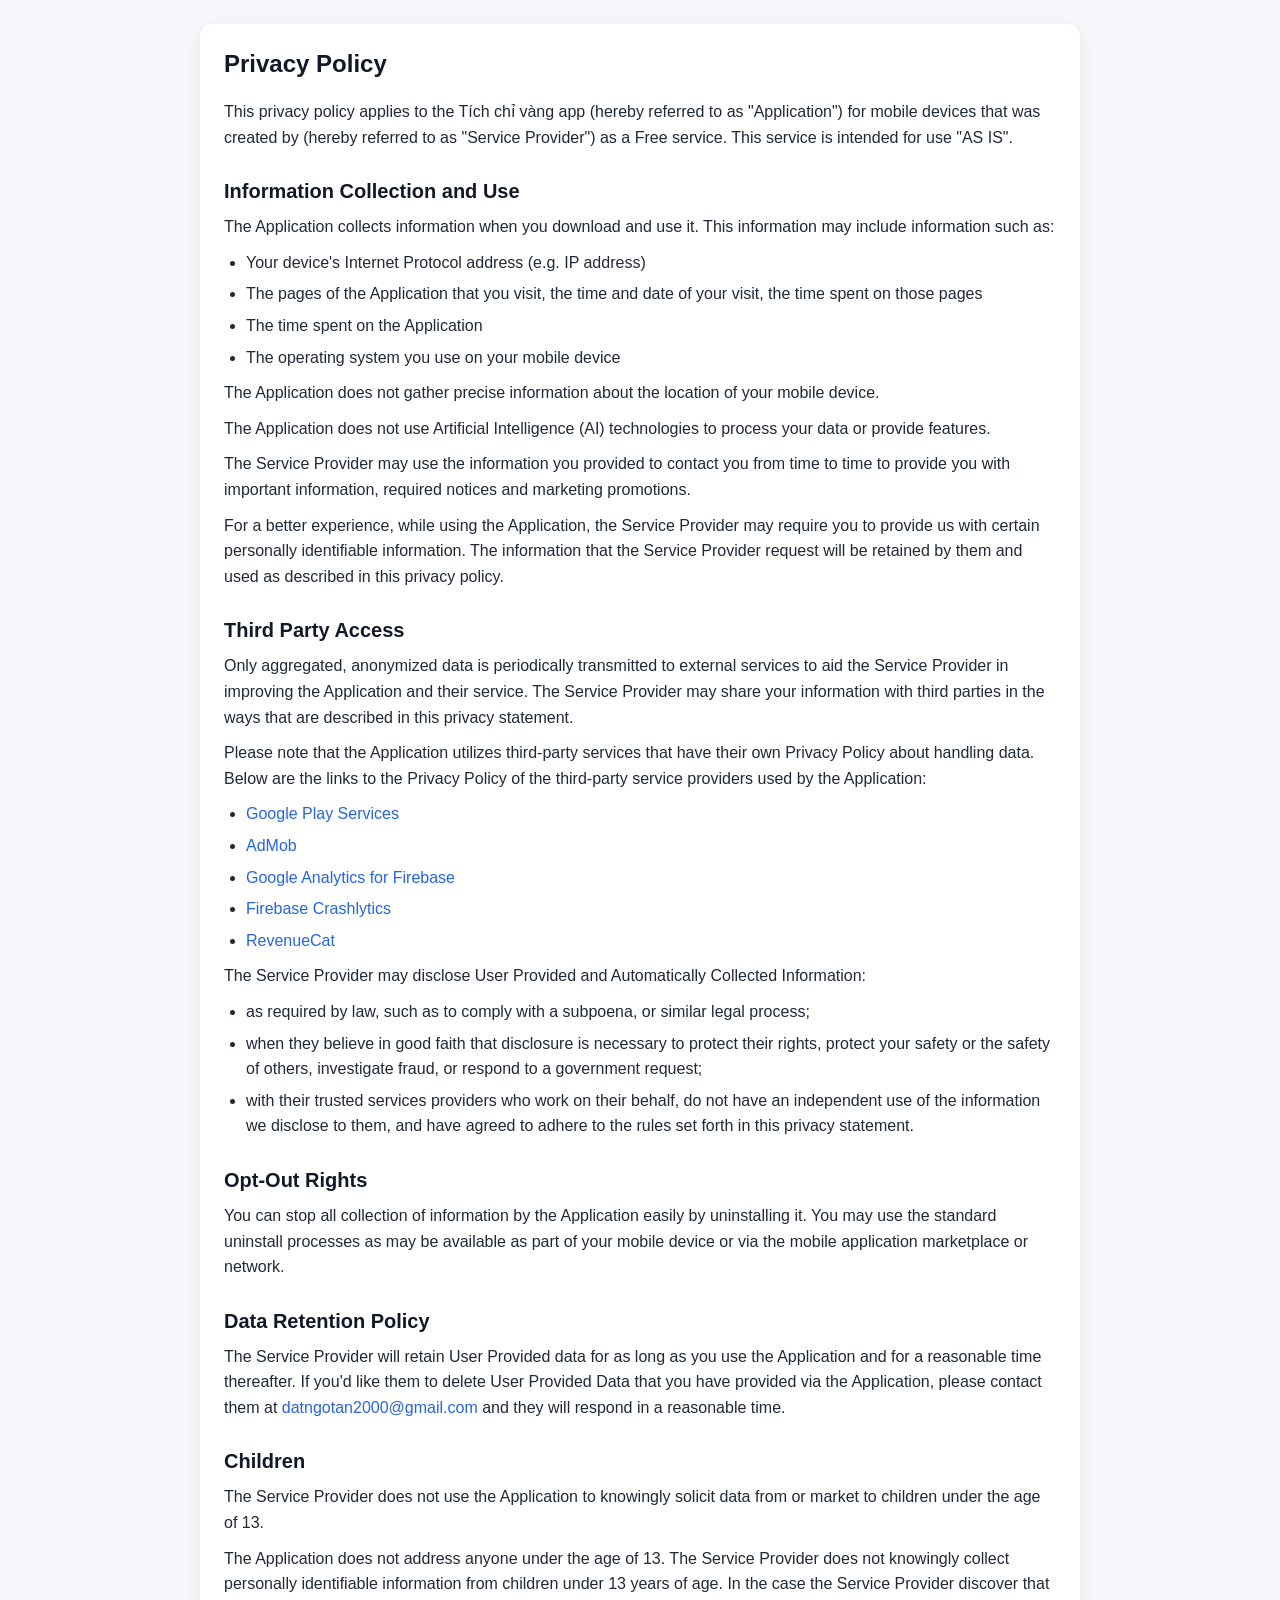
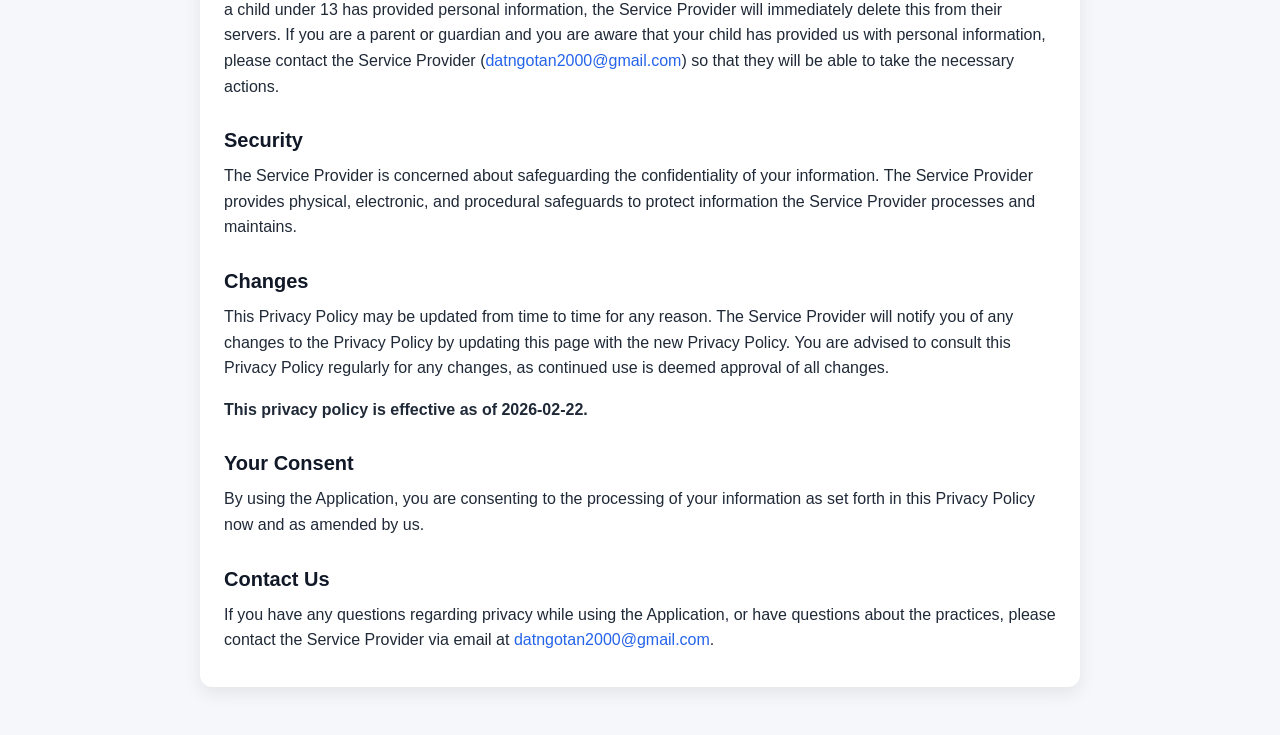
==== privacy_policy.html @ bfac1bc1 "init repo" ====
<!DOCTYPE html>
<html lang="en">
<head>
	<meta charset="UTF-8" />
	<meta name="viewport" content="width=device-width, initial-scale=1.0" />
	<title>Privacy Policy - Tích chỉ vàng</title>
	<style>
		:root {
			color-scheme: light dark;
		}

		body {
			margin: 0;
			font-family: -apple-system, BlinkMacSystemFont, "Segoe UI", Roboto, Helvetica, Arial, sans-serif;
			line-height: 1.6;
			background: #f6f7fb;
			color: #1f2937;
		}

		.container {
			max-width: 880px;
			margin: 0 auto;
			padding: 24px 16px 48px;
		}

		.card {
			background: #ffffff;
			border-radius: 12px;
			padding: 24px;
			box-shadow: 0 6px 18px rgba(0, 0, 0, 0.08);
		}

		h1, h2 {
			line-height: 1.3;
			margin-top: 0;
			color: #111827;
		}

		h2 {
			margin-top: 28px;
			margin-bottom: 10px;
			font-size: 1.25rem;
		}

		p {
			margin: 10px 0;
		}

		ul {
			padding-left: 22px;
			margin: 8px 0;
		}

		li {
			margin: 6px 0;
		}

		a {
			color: #2563eb;
			text-decoration: none;
		}

		a:hover {
			text-decoration: underline;
		}

		.effective-date {
			font-weight: 600;
			margin-top: 16px;
		}

		.footer-note {
			margin-top: 24px;
			font-size: 0.95rem;
			color: #4b5563;
		}

		@media (max-width: 640px) {
			.card {
				padding: 18px;
				border-radius: 10px;
			}
		}
	</style>
</head>
<body>
	<main class="container">
		<article class="card">
			<h1>Privacy Policy</h1>
			<p>
				This privacy policy applies to the Tích chỉ vàng app (hereby referred to as "Application") for mobile devices that was created by
				(hereby referred to as "Service Provider") as a Free service. This service is intended for use "AS IS".
			</p>

			<h2>Information Collection and Use</h2>
			<p>
				The Application collects information when you download and use it. This information may include information such as:
			</p>
			<ul>
				<li>Your device's Internet Protocol address (e.g. IP address)</li>
				<li>The pages of the Application that you visit, the time and date of your visit, the time spent on those pages</li>
				<li>The time spent on the Application</li>
				<li>The operating system you use on your mobile device</li>
			</ul>
			<p>The Application does not gather precise information about the location of your mobile device.</p>
			<p>The Application does not use Artificial Intelligence (AI) technologies to process your data or provide features.</p>
			<p>
				The Service Provider may use the information you provided to contact you from time to time to provide you with important information,
				required notices and marketing promotions.
			</p>
			<p>
				For a better experience, while using the Application, the Service Provider may require you to provide us with certain personally
				identifiable information. The information that the Service Provider request will be retained by them and used as described in this
				privacy policy.
			</p>

			<h2>Third Party Access</h2>
			<p>
				Only aggregated, anonymized data is periodically transmitted to external services to aid the Service Provider in improving the
				Application and their service. The Service Provider may share your information with third parties in the ways that are described in
				this privacy statement.
			</p>
			<p>
				Please note that the Application utilizes third-party services that have their own Privacy Policy about handling data. Below are the
				links to the Privacy Policy of the third-party service providers used by the Application:
			</p>
			<ul>
				<li><a href="https://www.google.com/policies/privacy/" target="_blank" rel="noopener noreferrer">Google Play Services</a></li>
				<li><a href="https://support.google.com/admob/answer/6128543?hl=en" target="_blank" rel="noopener noreferrer">AdMob</a></li>
				<li><a href="https://firebase.google.com/support/privacy" target="_blank" rel="noopener noreferrer">Google Analytics for Firebase</a></li>
				<li><a href="https://firebase.google.com/support/privacy/" target="_blank" rel="noopener noreferrer">Firebase Crashlytics</a></li>
				<li><a href="https://www.revenuecat.com/privacy" target="_blank" rel="noopener noreferrer">RevenueCat</a></li>
			</ul>
			<p>The Service Provider may disclose User Provided and Automatically Collected Information:</p>
			<ul>
				<li>as required by law, such as to comply with a subpoena, or similar legal process;</li>
				<li>
					when they believe in good faith that disclosure is necessary to protect their rights, protect your safety or the safety of others,
					investigate fraud, or respond to a government request;
				</li>
				<li>
					with their trusted services providers who work on their behalf, do not have an independent use of the information we disclose to
					them, and have agreed to adhere to the rules set forth in this privacy statement.
				</li>
			</ul>

			<h2>Opt-Out Rights</h2>
			<p>
				You can stop all collection of information by the Application easily by uninstalling it. You may use the standard uninstall
				processes as may be available as part of your mobile device or via the mobile application marketplace or network.
			</p>

			<h2>Data Retention Policy</h2>
			<p>
				The Service Provider will retain User Provided data for as long as you use the Application and for a reasonable time thereafter. If
				you'd like them to delete User Provided Data that you have provided via the Application, please contact them at
				<a href="mailto:datngotan2000@gmail.com">datngotan2000@gmail.com</a> and they will respond in a reasonable time.
			</p>

			<h2>Children</h2>
			<p>
				The Service Provider does not use the Application to knowingly solicit data from or market to children under the age of 13.
			</p>
			<p>
				The Application does not address anyone under the age of 13. The Service Provider does not knowingly collect personally identifiable
				information from children under 13 years of age. In the case the Service Provider discover that a child under 13 has provided
				personal information, the Service Provider will immediately delete this from their servers. If you are a parent or guardian and you
				are aware that your child has provided us with personal information, please contact the Service Provider
				(<a href="mailto:datngotan2000@gmail.com">datngotan2000@gmail.com</a>) so that they will be able to take the necessary actions.
			</p>

			<h2>Security</h2>
			<p>
				The Service Provider is concerned about safeguarding the confidentiality of your information. The Service Provider provides physical,
				electronic, and procedural safeguards to protect information the Service Provider processes and maintains.
			</p>

			<h2>Changes</h2>
			<p>
				This Privacy Policy may be updated from time to time for any reason. The Service Provider will notify you of any changes to the
				Privacy Policy by updating this page with the new Privacy Policy. You are advised to consult this Privacy Policy regularly for any
				changes, as continued use is deemed approval of all changes.
			</p>
			<p class="effective-date">This privacy policy is effective as of 2026-02-22.</p>

			<h2>Your Consent</h2>
			<p>
				By using the Application, you are consenting to the processing of your information as set forth in this Privacy Policy now and as
				amended by us.
			</p>

			<h2>Contact Us</h2>
			<p>
				If you have any questions regarding privacy while using the Application, or have questions about the practices, please contact the
				Service Provider via email at <a href="mailto:datngotan2000@gmail.com">datngotan2000@gmail.com</a>.
			</p>
		</article>
	</main>
</body>
</html>
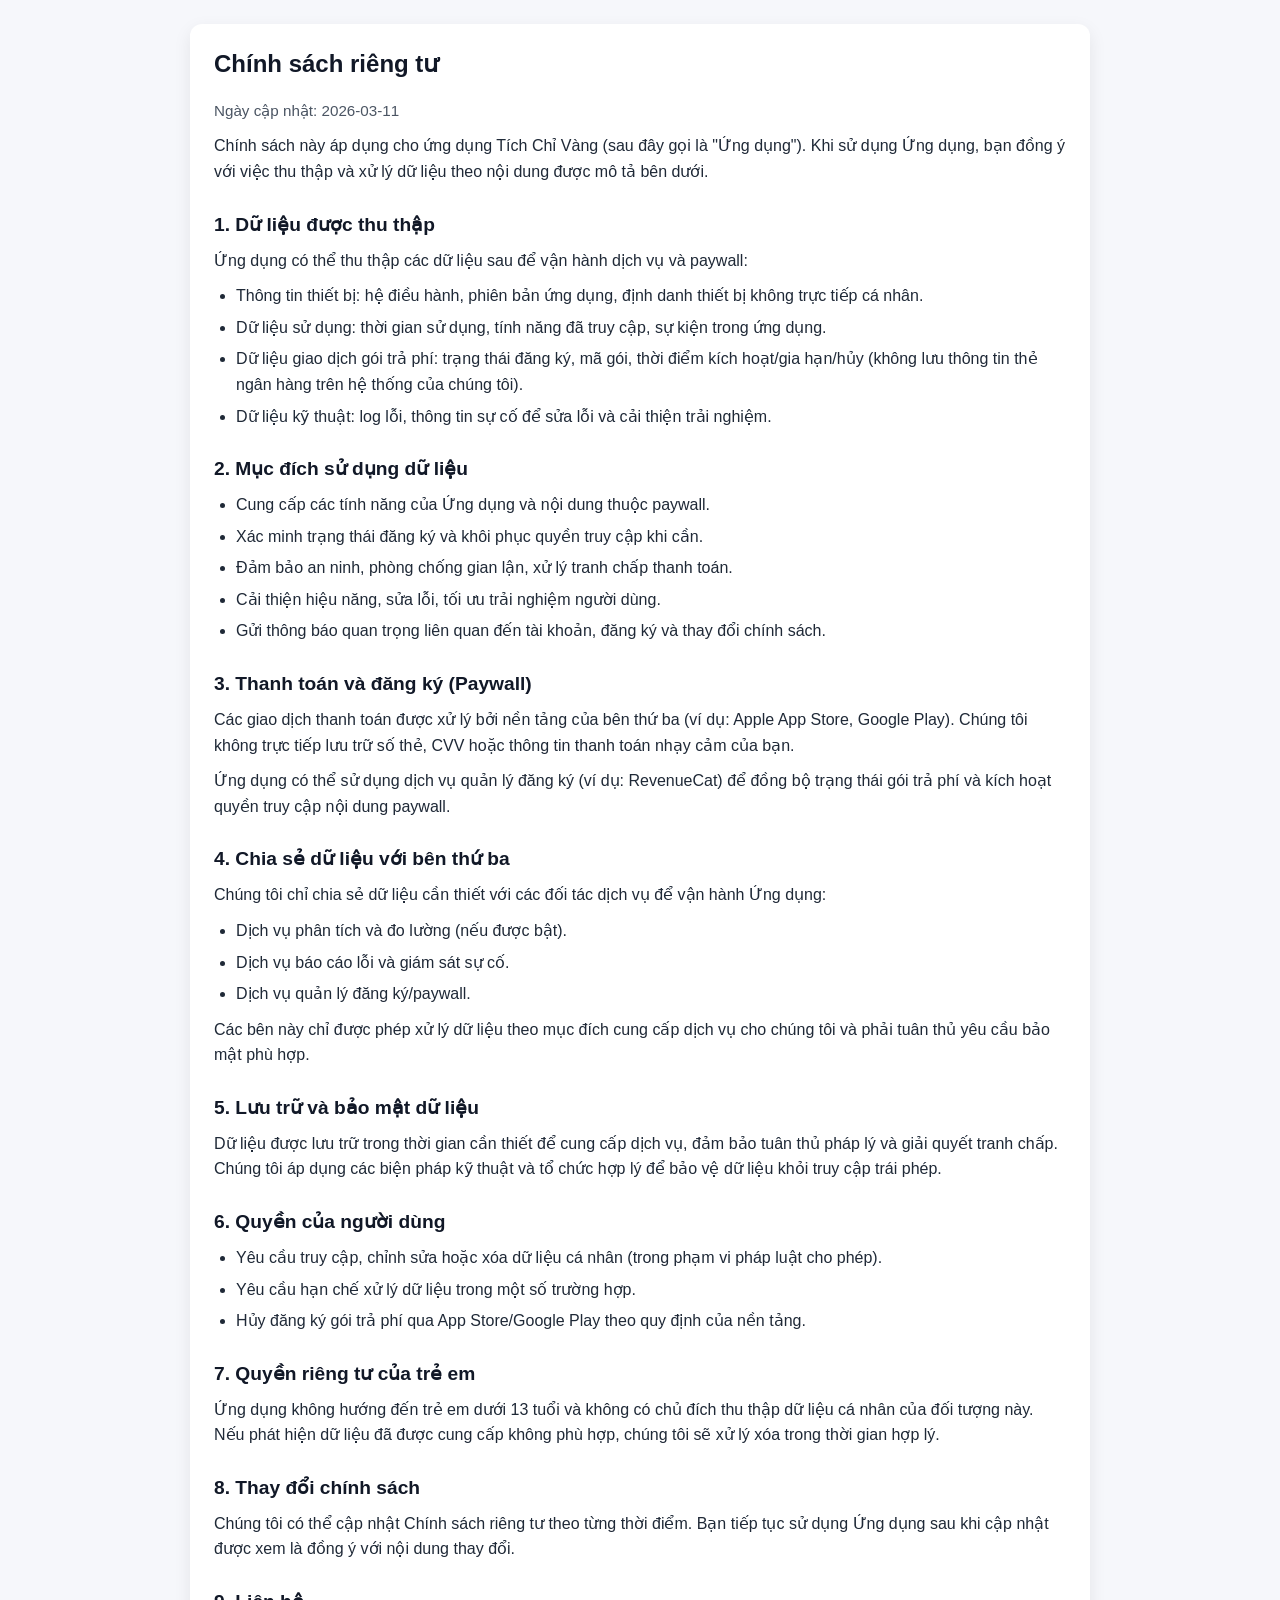
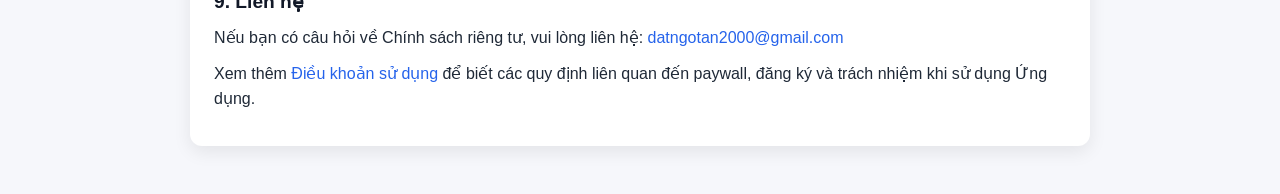
==== commit 535fd32b: "update page" ====
--- a/privacy_policy.html
+++ b/privacy_policy.html
@@ -1,14 +1,10 @@
 <!DOCTYPE html>
-<html lang="en">
+<html lang="vi">
 <head>
 	<meta charset="UTF-8" />
 	<meta name="viewport" content="width=device-width, initial-scale=1.0" />
-	<title>Privacy Policy - Tích chỉ vàng</title>
+	<title>Chính Sách Riêng Tư - Tích Chỉ Vàng</title>
 	<style>
-		:root {
-			color-scheme: light dark;
-		}
-
 		body {
 			margin: 0;
 			font-family: -apple-system, BlinkMacSystemFont, "Segoe UI", Roboto, Helvetica, Arial, sans-serif;
@@ -18,7 +14,7 @@
 		}
 
 		.container {
-			max-width: 880px;
+			max-width: 900px;
 			margin: 0 auto;
 			padding: 24px 16px 48px;
 		}
@@ -39,7 +35,7 @@
 		h2 {
 			margin-top: 28px;
 			margin-bottom: 10px;
-			font-size: 1.25rem;
+			font-size: 1.2rem;
 		}
 
 		p {
@@ -64,15 +60,15 @@
 			text-decoration: underline;
 		}
 
-		.effective-date {
-			font-weight: 600;
-			margin-top: 16px;
+		.meta {
+			font-size: 0.95rem;
+			color: #4b5563;
 		}
 
-		.footer-note {
-			margin-top: 24px;
-			font-size: 0.95rem;
-			color: #4b5563;
+		.nav-link {
+			display: inline-block;
+			margin-top: 12px;
+			font-weight: 600;
 		}
 
 		@media (max-width: 640px) {
@@ -86,113 +82,84 @@
 <body>
 	<main class="container">
 		<article class="card">
-			<h1>Privacy Policy</h1>
+			<h1>Chính sách riêng tư</h1>
+			<p class="meta">Ngày cập nhật: 2026-03-11</p>
 			<p>
-				This privacy policy applies to the Tích chỉ vàng app (hereby referred to as "Application") for mobile devices that was created by
-				(hereby referred to as "Service Provider") as a Free service. This service is intended for use "AS IS".
+				Chính sách này áp dụng cho ứng dụng Tích Chỉ Vàng (sau đây gọi là "Ứng dụng").
+				Khi sử dụng Ứng dụng, bạn đồng ý với việc thu thập và xử lý dữ liệu theo nội dung được mô tả bên dưới.
 			</p>
 
-			<h2>Information Collection and Use</h2>
+			<h2>1. Dữ liệu được thu thập</h2>
+			<p>Ứng dụng có thể thu thập các dữ liệu sau để vận hành dịch vụ và paywall:</p>
+			<ul>
+				<li>Thông tin thiết bị: hệ điều hành, phiên bản ứng dụng, định danh thiết bị không trực tiếp cá nhân.</li>
+				<li>Dữ liệu sử dụng: thời gian sử dụng, tính năng đã truy cập, sự kiện trong ứng dụng.</li>
+				<li>Dữ liệu giao dịch gói trả phí: trạng thái đăng ký, mã gói, thời điểm kích hoạt/gia hạn/hủy (không lưu thông tin thẻ ngân hàng trên hệ thống của chúng tôi).</li>
+				<li>Dữ liệu kỹ thuật: log lỗi, thông tin sự cố để sửa lỗi và cải thiện trải nghiệm.</li>
+			</ul>
+
+			<h2>2. Mục đích sử dụng dữ liệu</h2>
+			<ul>
+				<li>Cung cấp các tính năng của Ứng dụng và nội dung thuộc paywall.</li>
+				<li>Xác minh trạng thái đăng ký và khôi phục quyền truy cập khi cần.</li>
+				<li>Đảm bảo an ninh, phòng chống gian lận, xử lý tranh chấp thanh toán.</li>
+				<li>Cải thiện hiệu năng, sửa lỗi, tối ưu trải nghiệm người dùng.</li>
+				<li>Gửi thông báo quan trọng liên quan đến tài khoản, đăng ký và thay đổi chính sách.</li>
+			</ul>
+
+			<h2>3. Thanh toán và đăng ký (Paywall)</h2>
 			<p>
-				The Application collects information when you download and use it. This information may include information such as:
-			</p>
-			<ul>
-				<li>Your device's Internet Protocol address (e.g. IP address)</li>
-				<li>The pages of the Application that you visit, the time and date of your visit, the time spent on those pages</li>
-				<li>The time spent on the Application</li>
-				<li>The operating system you use on your mobile device</li>
-			</ul>
-			<p>The Application does not gather precise information about the location of your mobile device.</p>
-			<p>The Application does not use Artificial Intelligence (AI) technologies to process your data or provide features.</p>
-			<p>
-				The Service Provider may use the information you provided to contact you from time to time to provide you with important information,
-				required notices and marketing promotions.
+				Các giao dịch thanh toán được xử lý bởi nền tảng của bên thứ ba (ví dụ: Apple App Store, Google Play).
+				Chúng tôi không trực tiếp lưu trữ số thẻ, CVV hoặc thông tin thanh toán nhạy cảm của bạn.
 			</p>
 			<p>
-				For a better experience, while using the Application, the Service Provider may require you to provide us with certain personally
-				identifiable information. The information that the Service Provider request will be retained by them and used as described in this
-				privacy policy.
+				Ứng dụng có thể sử dụng dịch vụ quản lý đăng ký (ví dụ: RevenueCat) để đồng bộ trạng thái gói trả phí và kích hoạt quyền truy cập nội dung paywall.
 			</p>
 
-			<h2>Third Party Access</h2>
+			<h2>4. Chia sẻ dữ liệu với bên thứ ba</h2>
+			<p>Chúng tôi chỉ chia sẻ dữ liệu cần thiết với các đối tác dịch vụ để vận hành Ứng dụng:</p>
+			<ul>
+				<li>Dịch vụ phân tích và đo lường (nếu được bật).</li>
+				<li>Dịch vụ báo cáo lỗi và giám sát sự cố.</li>
+				<li>Dịch vụ quản lý đăng ký/paywall.</li>
+			</ul>
 			<p>
-				Only aggregated, anonymized data is periodically transmitted to external services to aid the Service Provider in improving the
-				Application and their service. The Service Provider may share your information with third parties in the ways that are described in
-				this privacy statement.
+				Các bên này chỉ được phép xử lý dữ liệu theo mục đích cung cấp dịch vụ cho chúng tôi và phải tuân thủ yêu cầu bảo mật phù hợp.
 			</p>
+
+			<h2>5. Lưu trữ và bảo mật dữ liệu</h2>
 			<p>
-				Please note that the Application utilizes third-party services that have their own Privacy Policy about handling data. Below are the
-				links to the Privacy Policy of the third-party service providers used by the Application:
+				Dữ liệu được lưu trữ trong thời gian cần thiết để cung cấp dịch vụ, đảm bảo tuân thủ pháp lý và giải quyết tranh chấp.
+				Chúng tôi áp dụng các biện pháp kỹ thuật và tổ chức hợp lý để bảo vệ dữ liệu khỏi truy cập trái phép.
 			</p>
+
+			<h2>6. Quyền của người dùng</h2>
 			<ul>
-				<li><a href="https://www.google.com/policies/privacy/" target="_blank" rel="noopener noreferrer">Google Play Services</a></li>
-				<li><a href="https://support.google.com/admob/answer/6128543?hl=en" target="_blank" rel="noopener noreferrer">AdMob</a></li>
-				<li><a href="https://firebase.google.com/support/privacy" target="_blank" rel="noopener noreferrer">Google Analytics for Firebase</a></li>
-				<li><a href="https://firebase.google.com/support/privacy/" target="_blank" rel="noopener noreferrer">Firebase Crashlytics</a></li>
-				<li><a href="https://www.revenuecat.com/privacy" target="_blank" rel="noopener noreferrer">RevenueCat</a></li>
-			</ul>
-			<p>The Service Provider may disclose User Provided and Automatically Collected Information:</p>
-			<ul>
-				<li>as required by law, such as to comply with a subpoena, or similar legal process;</li>
-				<li>
-					when they believe in good faith that disclosure is necessary to protect their rights, protect your safety or the safety of others,
-					investigate fraud, or respond to a government request;
-				</li>
-				<li>
-					with their trusted services providers who work on their behalf, do not have an independent use of the information we disclose to
-					them, and have agreed to adhere to the rules set forth in this privacy statement.
-				</li>
+				<li>Yêu cầu truy cập, chỉnh sửa hoặc xóa dữ liệu cá nhân (trong phạm vi pháp luật cho phép).</li>
+				<li>Yêu cầu hạn chế xử lý dữ liệu trong một số trường hợp.</li>
+				<li>Hủy đăng ký gói trả phí qua App Store/Google Play theo quy định của nền tảng.</li>
 			</ul>
 
-			<h2>Opt-Out Rights</h2>
+			<h2>7. Quyền riêng tư của trẻ em</h2>
 			<p>
-				You can stop all collection of information by the Application easily by uninstalling it. You may use the standard uninstall
-				processes as may be available as part of your mobile device or via the mobile application marketplace or network.
+				Ứng dụng không hướng đến trẻ em dưới 13 tuổi và không có chủ đích thu thập dữ liệu cá nhân của đối tượng này.
+				Nếu phát hiện dữ liệu đã được cung cấp không phù hợp, chúng tôi sẽ xử lý xóa trong thời gian hợp lý.
 			</p>
 
-			<h2>Data Retention Policy</h2>
+			<h2>8. Thay đổi chính sách</h2>
 			<p>
-				The Service Provider will retain User Provided data for as long as you use the Application and for a reasonable time thereafter. If
-				you'd like them to delete User Provided Data that you have provided via the Application, please contact them at
-				<a href="mailto:datngotan2000@gmail.com">datngotan2000@gmail.com</a> and they will respond in a reasonable time.
+				Chúng tôi có thể cập nhật Chính sách riêng tư theo từng thời điểm. Bạn tiếp tục sử dụng Ứng dụng sau khi cập nhật
+				được xem là đồng ý với nội dung thay đổi.
 			</p>
 
-			<h2>Children</h2>
+			<h2>9. Liên hệ</h2>
 			<p>
-				The Service Provider does not use the Application to knowingly solicit data from or market to children under the age of 13.
-			</p>
-			<p>
-				The Application does not address anyone under the age of 13. The Service Provider does not knowingly collect personally identifiable
-				information from children under 13 years of age. In the case the Service Provider discover that a child under 13 has provided
-				personal information, the Service Provider will immediately delete this from their servers. If you are a parent or guardian and you
-				are aware that your child has provided us with personal information, please contact the Service Provider
-				(<a href="mailto:datngotan2000@gmail.com">datngotan2000@gmail.com</a>) so that they will be able to take the necessary actions.
+				Nếu bạn có câu hỏi về Chính sách riêng tư, vui lòng liên hệ:
+				<a href="mailto:datngotan2000@gmail.com">datngotan2000@gmail.com</a>
 			</p>
 
-			<h2>Security</h2>
 			<p>
-				The Service Provider is concerned about safeguarding the confidentiality of your information. The Service Provider provides physical,
-				electronic, and procedural safeguards to protect information the Service Provider processes and maintains.
-			</p>
-
-			<h2>Changes</h2>
-			<p>
-				This Privacy Policy may be updated from time to time for any reason. The Service Provider will notify you of any changes to the
-				Privacy Policy by updating this page with the new Privacy Policy. You are advised to consult this Privacy Policy regularly for any
-				changes, as continued use is deemed approval of all changes.
-			</p>
-			<p class="effective-date">This privacy policy is effective as of 2026-02-22.</p>
-
-			<h2>Your Consent</h2>
-			<p>
-				By using the Application, you are consenting to the processing of your information as set forth in this Privacy Policy now and as
-				amended by us.
-			</p>
-
-			<h2>Contact Us</h2>
-			<p>
-				If you have any questions regarding privacy while using the Application, or have questions about the practices, please contact the
-				Service Provider via email at <a href="mailto:datngotan2000@gmail.com">datngotan2000@gmail.com</a>.
+				Xem thêm <a href="terms_and_conditions.html">Điều khoản sử dụng</a> để biết các quy định liên quan đến paywall, đăng ký và trách nhiệm khi sử dụng Ứng dụng.
 			</p>
 		</article>
 	</main>
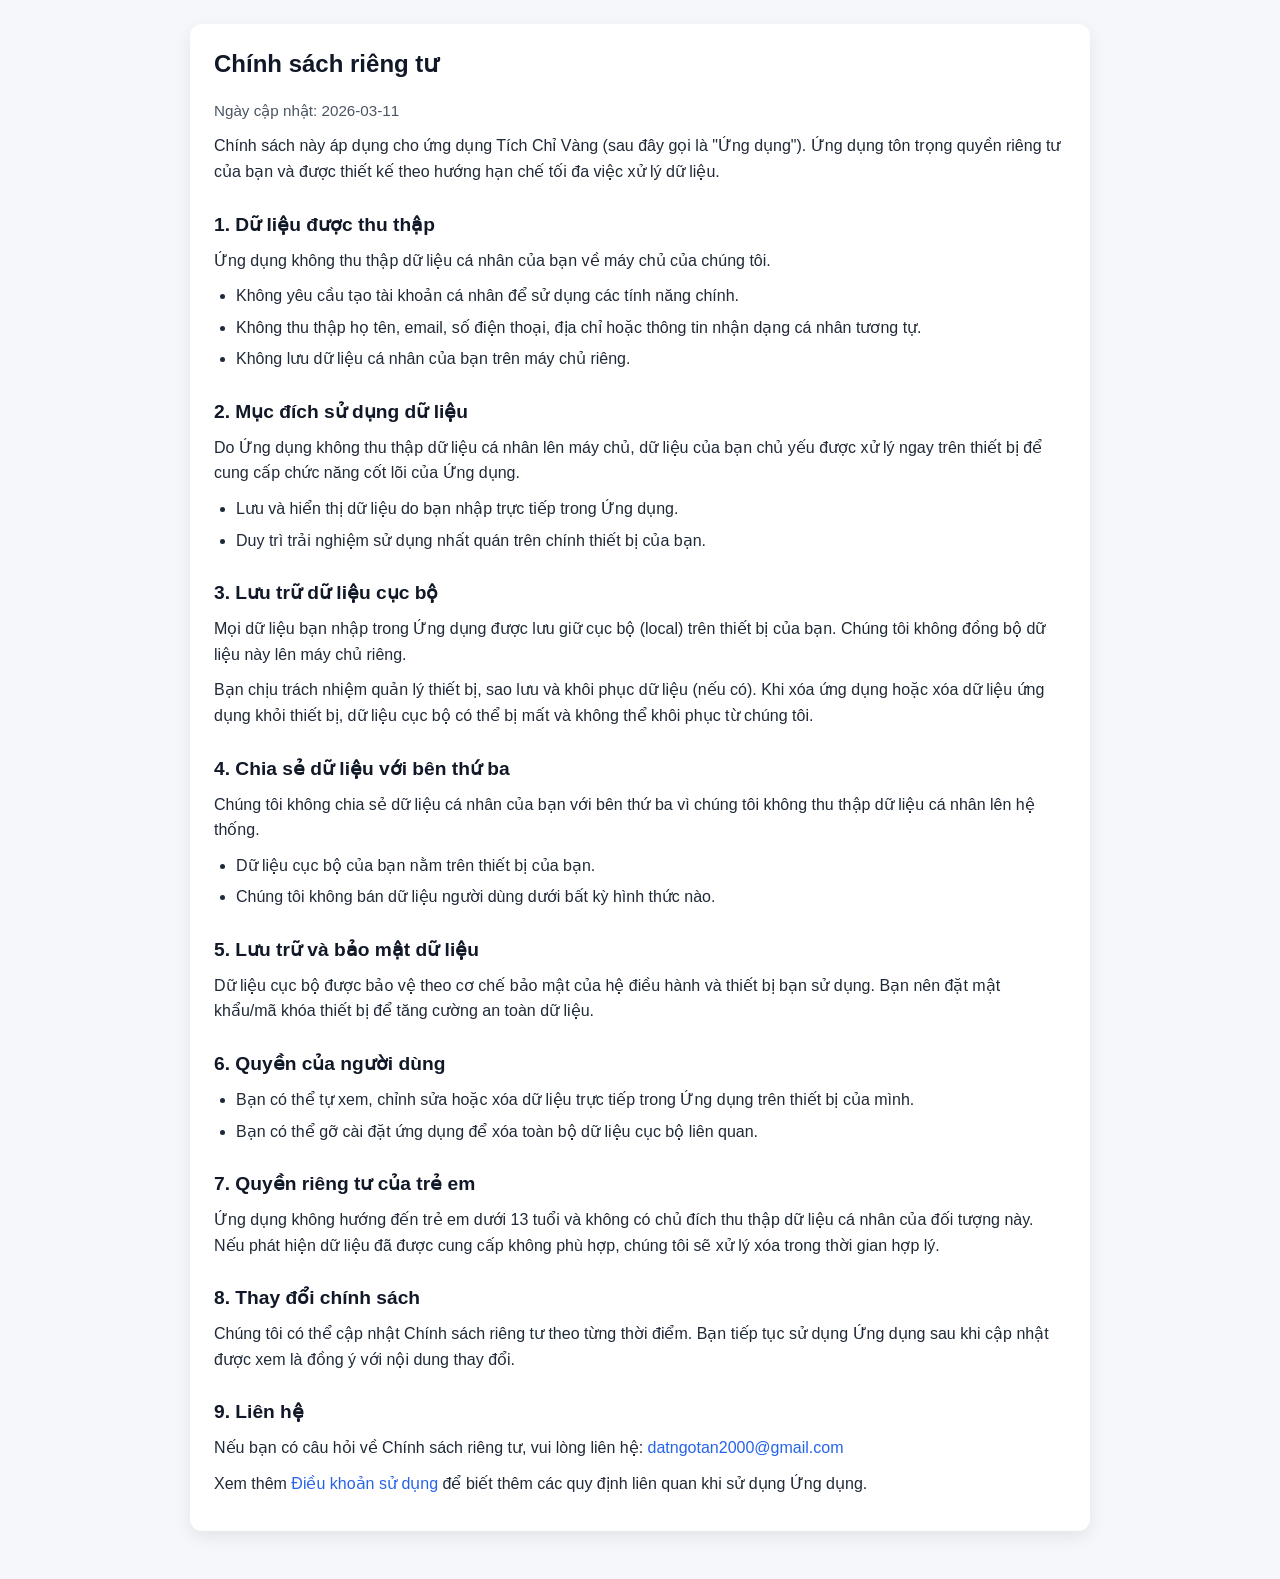
==== commit c32a6075: "update page" ====
--- a/privacy_policy.html
+++ b/privacy_policy.html
@@ -86,58 +86,54 @@
 			<p class="meta">Ngày cập nhật: 2026-03-11</p>
 			<p>
 				Chính sách này áp dụng cho ứng dụng Tích Chỉ Vàng (sau đây gọi là "Ứng dụng").
-				Khi sử dụng Ứng dụng, bạn đồng ý với việc thu thập và xử lý dữ liệu theo nội dung được mô tả bên dưới.
+				Ứng dụng tôn trọng quyền riêng tư của bạn và được thiết kế theo hướng hạn chế tối đa việc xử lý dữ liệu.
 			</p>
 
 			<h2>1. Dữ liệu được thu thập</h2>
-			<p>Ứng dụng có thể thu thập các dữ liệu sau để vận hành dịch vụ và paywall:</p>
+			<p>Ứng dụng không thu thập dữ liệu cá nhân của bạn về máy chủ của chúng tôi.</p>
 			<ul>
-				<li>Thông tin thiết bị: hệ điều hành, phiên bản ứng dụng, định danh thiết bị không trực tiếp cá nhân.</li>
-				<li>Dữ liệu sử dụng: thời gian sử dụng, tính năng đã truy cập, sự kiện trong ứng dụng.</li>
-				<li>Dữ liệu giao dịch gói trả phí: trạng thái đăng ký, mã gói, thời điểm kích hoạt/gia hạn/hủy (không lưu thông tin thẻ ngân hàng trên hệ thống của chúng tôi).</li>
-				<li>Dữ liệu kỹ thuật: log lỗi, thông tin sự cố để sửa lỗi và cải thiện trải nghiệm.</li>
+				<li>Không yêu cầu tạo tài khoản cá nhân để sử dụng các tính năng chính.</li>
+				<li>Không thu thập họ tên, email, số điện thoại, địa chỉ hoặc thông tin nhận dạng cá nhân tương tự.</li>
+				<li>Không lưu dữ liệu cá nhân của bạn trên máy chủ riêng.</li>
 			</ul>
 
 			<h2>2. Mục đích sử dụng dữ liệu</h2>
+			<p>
+				Do Ứng dụng không thu thập dữ liệu cá nhân lên máy chủ, dữ liệu của bạn chủ yếu được xử lý ngay trên thiết bị
+				để cung cấp chức năng cốt lõi của Ứng dụng.
+			</p>
 			<ul>
-				<li>Cung cấp các tính năng của Ứng dụng và nội dung thuộc paywall.</li>
-				<li>Xác minh trạng thái đăng ký và khôi phục quyền truy cập khi cần.</li>
-				<li>Đảm bảo an ninh, phòng chống gian lận, xử lý tranh chấp thanh toán.</li>
-				<li>Cải thiện hiệu năng, sửa lỗi, tối ưu trải nghiệm người dùng.</li>
-				<li>Gửi thông báo quan trọng liên quan đến tài khoản, đăng ký và thay đổi chính sách.</li>
+				<li>Lưu và hiển thị dữ liệu do bạn nhập trực tiếp trong Ứng dụng.</li>
+				<li>Duy trì trải nghiệm sử dụng nhất quán trên chính thiết bị của bạn.</li>
 			</ul>
 
-			<h2>3. Thanh toán và đăng ký (Paywall)</h2>
+			<h2>3. Lưu trữ dữ liệu cục bộ</h2>
 			<p>
-				Các giao dịch thanh toán được xử lý bởi nền tảng của bên thứ ba (ví dụ: Apple App Store, Google Play).
-				Chúng tôi không trực tiếp lưu trữ số thẻ, CVV hoặc thông tin thanh toán nhạy cảm của bạn.
+				Mọi dữ liệu bạn nhập trong Ứng dụng được lưu giữ cục bộ (local) trên thiết bị của bạn.
+				Chúng tôi không đồng bộ dữ liệu này lên máy chủ riêng.
 			</p>
 			<p>
-				Ứng dụng có thể sử dụng dịch vụ quản lý đăng ký (ví dụ: RevenueCat) để đồng bộ trạng thái gói trả phí và kích hoạt quyền truy cập nội dung paywall.
+				Bạn chịu trách nhiệm quản lý thiết bị, sao lưu và khôi phục dữ liệu (nếu có). Khi xóa ứng dụng hoặc xóa dữ liệu
+				ứng dụng khỏi thiết bị, dữ liệu cục bộ có thể bị mất và không thể khôi phục từ chúng tôi.
 			</p>
 
 			<h2>4. Chia sẻ dữ liệu với bên thứ ba</h2>
-			<p>Chúng tôi chỉ chia sẻ dữ liệu cần thiết với các đối tác dịch vụ để vận hành Ứng dụng:</p>
+			<p>Chúng tôi không chia sẻ dữ liệu cá nhân của bạn với bên thứ ba vì chúng tôi không thu thập dữ liệu cá nhân lên hệ thống.</p>
 			<ul>
-				<li>Dịch vụ phân tích và đo lường (nếu được bật).</li>
-				<li>Dịch vụ báo cáo lỗi và giám sát sự cố.</li>
-				<li>Dịch vụ quản lý đăng ký/paywall.</li>
+				<li>Dữ liệu cục bộ của bạn nằm trên thiết bị của bạn.</li>
+				<li>Chúng tôi không bán dữ liệu người dùng dưới bất kỳ hình thức nào.</li>
 			</ul>
-			<p>
-				Các bên này chỉ được phép xử lý dữ liệu theo mục đích cung cấp dịch vụ cho chúng tôi và phải tuân thủ yêu cầu bảo mật phù hợp.
-			</p>
 
 			<h2>5. Lưu trữ và bảo mật dữ liệu</h2>
 			<p>
-				Dữ liệu được lưu trữ trong thời gian cần thiết để cung cấp dịch vụ, đảm bảo tuân thủ pháp lý và giải quyết tranh chấp.
-				Chúng tôi áp dụng các biện pháp kỹ thuật và tổ chức hợp lý để bảo vệ dữ liệu khỏi truy cập trái phép.
+				Dữ liệu cục bộ được bảo vệ theo cơ chế bảo mật của hệ điều hành và thiết bị bạn sử dụng.
+				Bạn nên đặt mật khẩu/mã khóa thiết bị để tăng cường an toàn dữ liệu.
 			</p>
 
 			<h2>6. Quyền của người dùng</h2>
 			<ul>
-				<li>Yêu cầu truy cập, chỉnh sửa hoặc xóa dữ liệu cá nhân (trong phạm vi pháp luật cho phép).</li>
-				<li>Yêu cầu hạn chế xử lý dữ liệu trong một số trường hợp.</li>
-				<li>Hủy đăng ký gói trả phí qua App Store/Google Play theo quy định của nền tảng.</li>
+				<li>Bạn có thể tự xem, chỉnh sửa hoặc xóa dữ liệu trực tiếp trong Ứng dụng trên thiết bị của mình.</li>
+				<li>Bạn có thể gỡ cài đặt ứng dụng để xóa toàn bộ dữ liệu cục bộ liên quan.</li>
 			</ul>
 
 			<h2>7. Quyền riêng tư của trẻ em</h2>
@@ -159,7 +155,7 @@
 			</p>
 
 			<p>
-				Xem thêm <a href="terms_and_conditions.html">Điều khoản sử dụng</a> để biết các quy định liên quan đến paywall, đăng ký và trách nhiệm khi sử dụng Ứng dụng.
+				Xem thêm <a href="terms_and_conditions.html">Điều khoản sử dụng</a> để biết thêm các quy định liên quan khi sử dụng Ứng dụng.
 			</p>
 		</article>
 	</main>
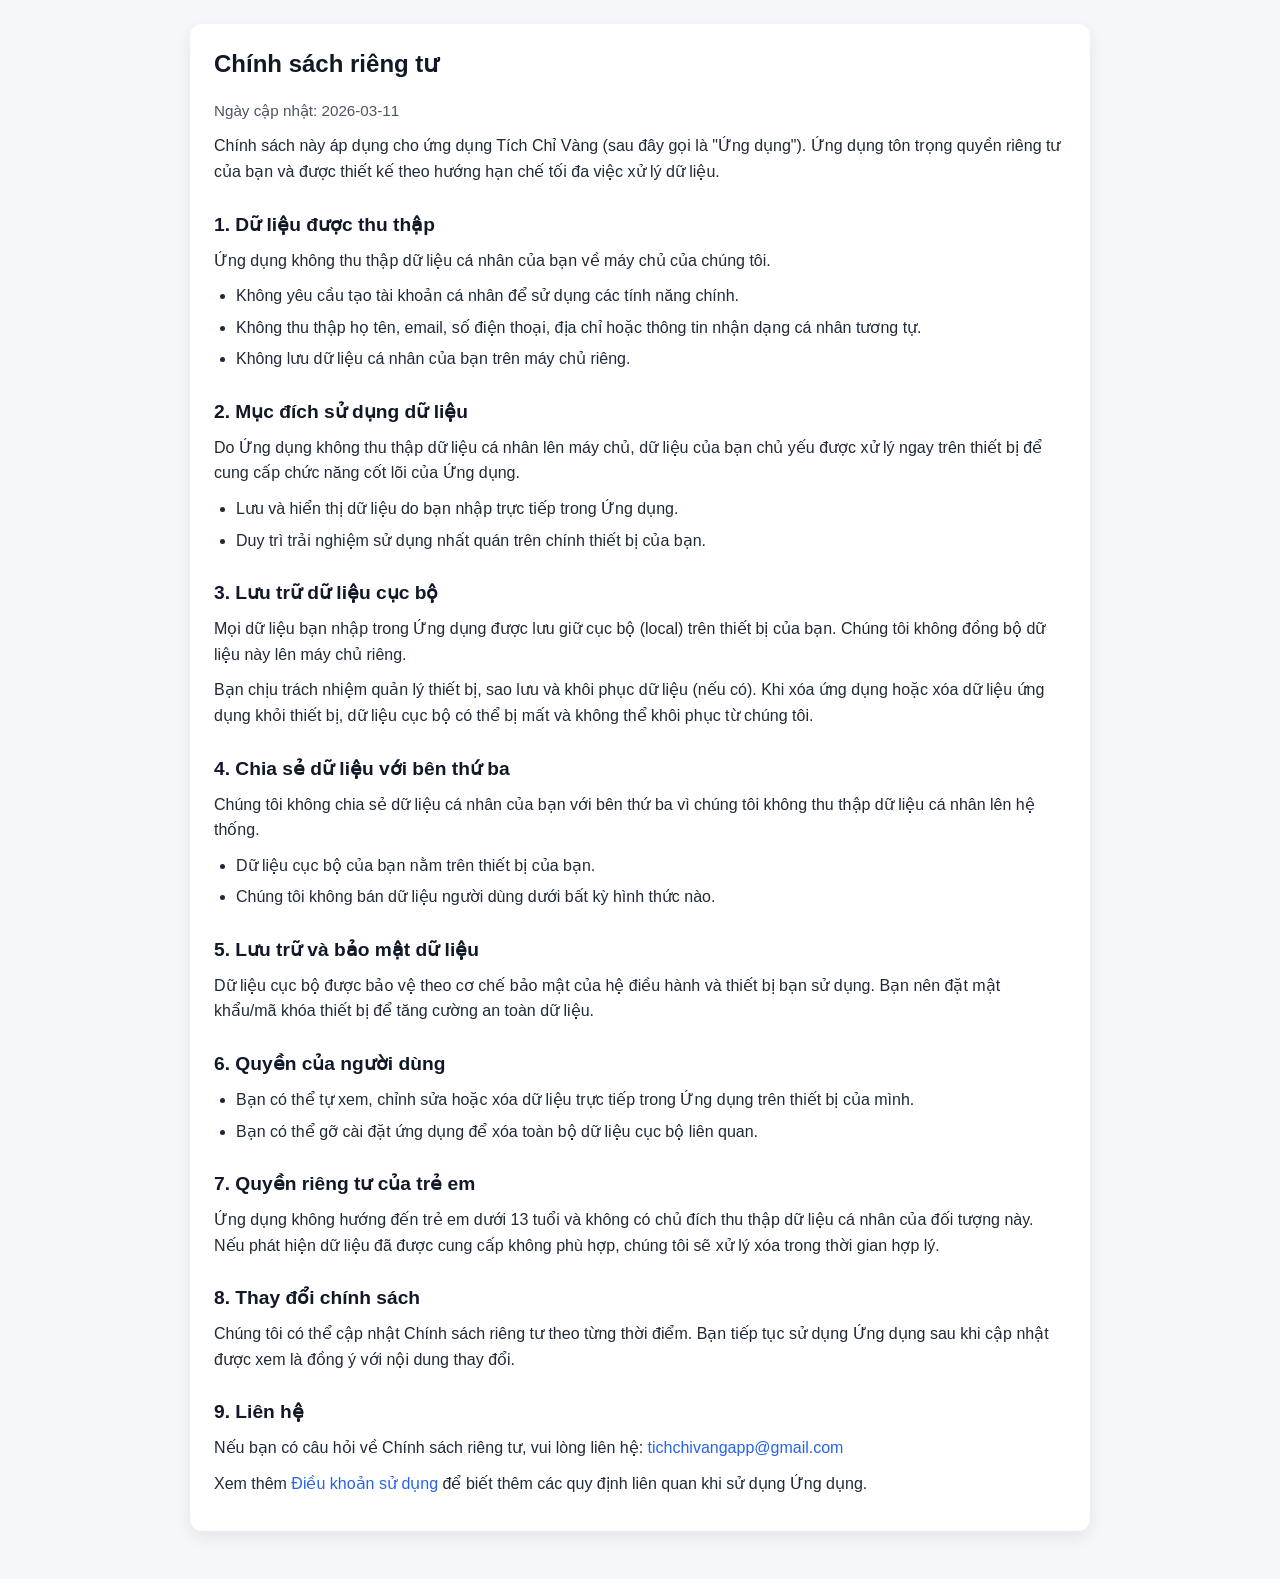
==== commit 845f9c01: "update landing page" ====
--- a/privacy_policy.html
+++ b/privacy_policy.html
@@ -151,7 +151,7 @@
 			<h2>9. Liên hệ</h2>
 			<p>
 				Nếu bạn có câu hỏi về Chính sách riêng tư, vui lòng liên hệ:
-				<a href="mailto:datngotan2000@gmail.com">datngotan2000@gmail.com</a>
+				<a href="mailto:tichchivangapp@gmail.com">tichchivangapp@gmail.com</a>
 			</p>
 
 			<p>
